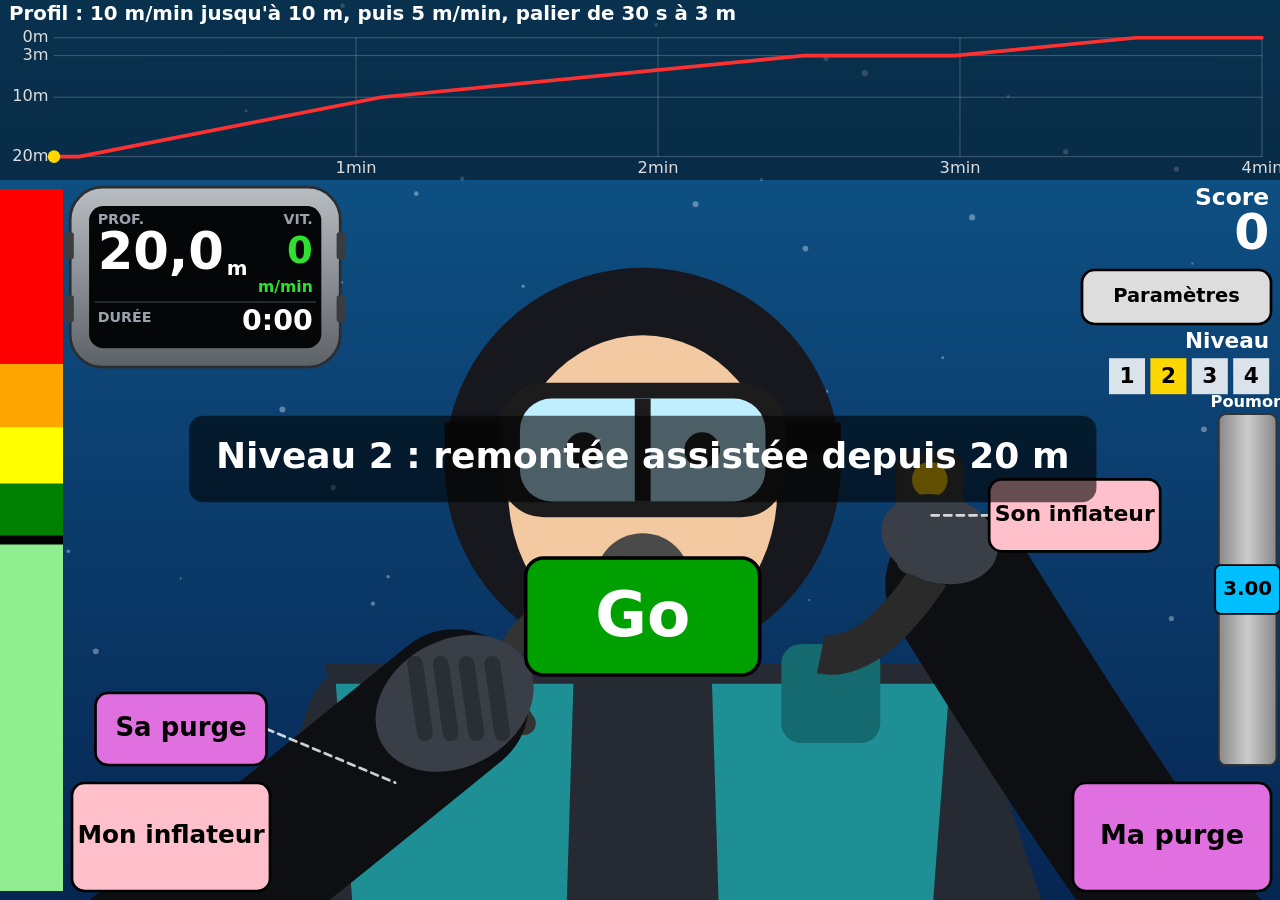
==== niveau2.html @ 89907a23 "Niveau 4 (pénalités de gonflage), choix du niveau 1-4, scripts versionnés contre le cache HTTP Co-Au" ====
<!doctype html>
<html lang="fr">
<head>
<meta charset="utf-8">
<meta name="viewport" content="width=device-width, initial-scale=1, user-scalable=no, viewport-fit=cover">
<title>PedaFlotta niveau 2</title>
<meta name="description" content="PedaFlotta niveau 2 : remontée assistée d'un plongeur">
<meta name="theme-color" content="#00008B">
<link rel="manifest" href="manifest.webmanifest">
<link rel="icon" href="icons/icon-192.png">
<link rel="apple-touch-icon" href="icons/icon-192.png">
<style>
  html, body { margin: 0; height: 100%; background: #000; overflow: hidden; touch-action: none;
    -webkit-user-select: none; user-select: none; -webkit-touch-callout: none; }
  canvas { display: block; width: 100vw; height: 100vh; height: 100dvh; }
  #params { display: none; position: fixed; inset: 0; background: rgba(128,128,128,0.97); z-index: 10;
    flex-direction: column; align-items: center; justify-content: center; gap: 24px;
    font: bold 20px 'Segoe UI', system-ui, -apple-system, Roboto, sans-serif; touch-action: auto; }
  #champs { display: grid; grid-template-columns: repeat(3, 1fr); gap: 12px 40px; width: min(1000px, 92vw); }
  #champs .titre { text-align: center; font-size: 24px; }
  @media (max-width: 760px) { /* téléphone : une seule colonne, dans l'ordre profondeur, moi, lui */
    #champs { grid-template-columns: 1fr; }
    #champs > * { grid-column: auto !important; grid-row: auto !important; }
    #champs .titre { display: none; }
  }
  #champs label { display: flex; justify-content: space-between; align-items: center; gap: 12px; }
  #champs input { -webkit-user-select: text; user-select: text; width: 110px; font: inherit; padding: 6px; border: 1px solid #ABADB3; }
  #valider { font: inherit; font-size: 24px; padding: 14px 60px; border: 1px solid #707070; border-radius: 6px;
    background: linear-gradient(#F3F3F3, #DDD 50%, #CDCDCD); }
</style>
</head>
<body>
<canvas id="cv"></canvas>
<div id="params"><div id="champs"></div><button id="valider">Valider</button></div>
<script src="model.js?v=27"></script>
<script src="niveau2.js?v=27"></script>
</body>
</html>
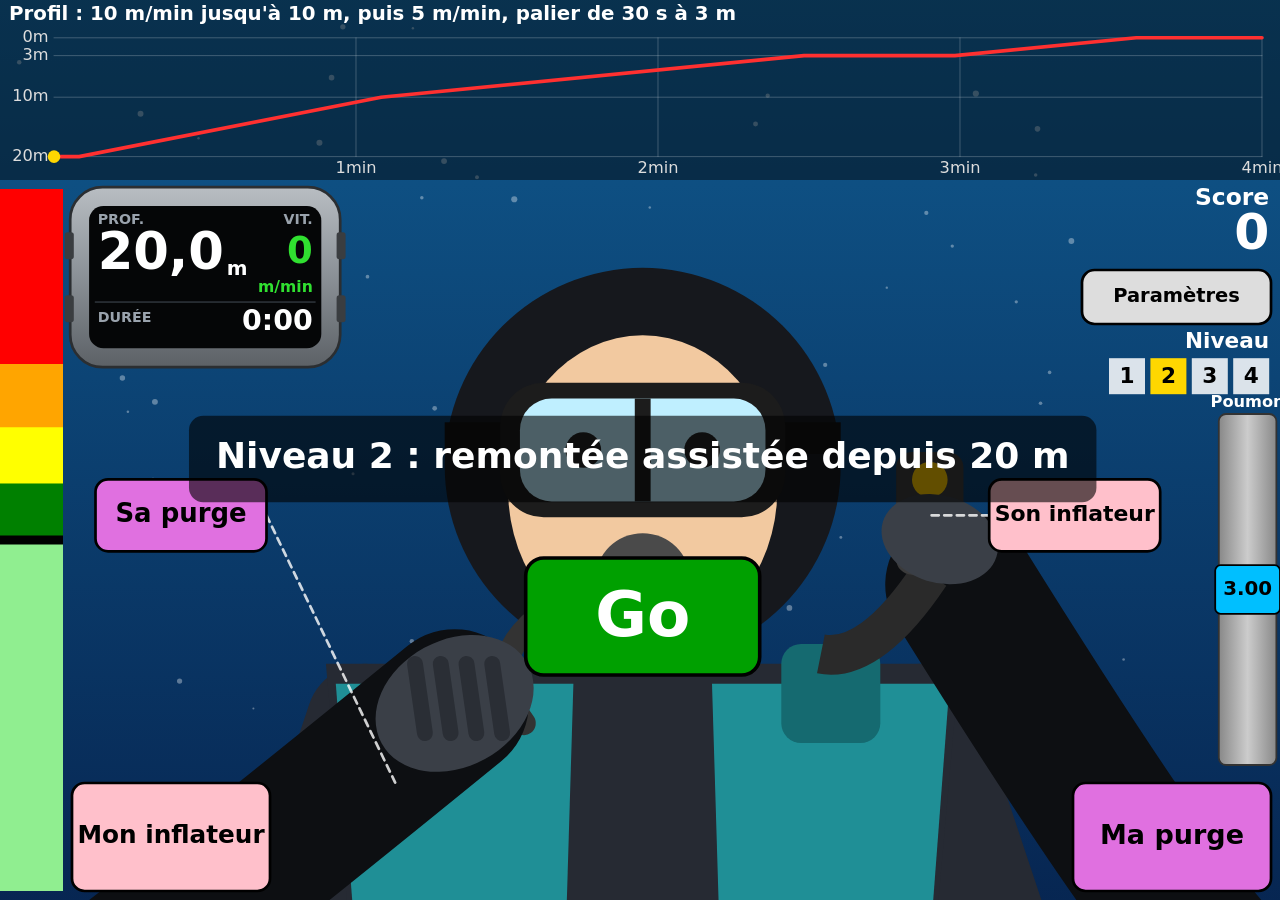
==== commit 0050f82d: "Niveaux 2-4 : « Sa purge » à la hauteur de « Son inflateur » Co-Authored-By: Claude Opus 5.5 (1M con" ====
--- a/niveau2.html
+++ b/niveau2.html
@@ -32,7 +32,7 @@
 <body>
 <canvas id="cv"></canvas>
 <div id="params"><div id="champs"></div><button id="valider">Valider</button></div>
-<script src="model.js?v=27"></script>
-<script src="niveau2.js?v=27"></script>
+<script src="model.js?v=28"></script>
+<script src="niveau2.js?v=28"></script>
 </body>
 </html>
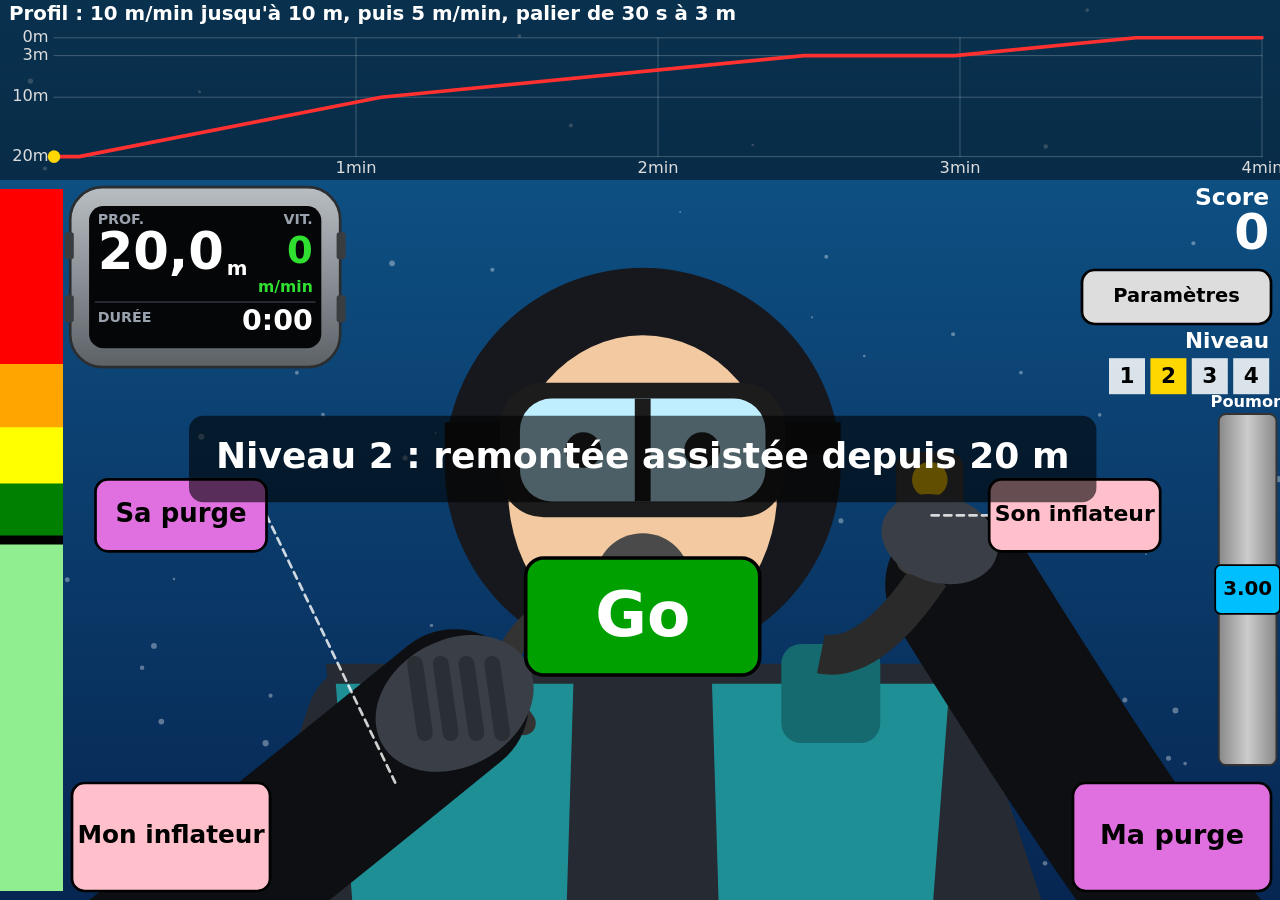
==== commit 22e3f582: "Niveaux 2-4 : bulles de sa purge à l'épaule, son des inflateurs Co-Authored-By: Claude Opus 5.5 (1M " ====
--- a/niveau2.html
+++ b/niveau2.html
@@ -32,7 +32,7 @@
 <body>
 <canvas id="cv"></canvas>
 <div id="params"><div id="champs"></div><button id="valider">Valider</button></div>
-<script src="model.js?v=28"></script>
-<script src="niveau2.js?v=28"></script>
+<script src="model.js?v=29"></script>
+<script src="niveau2.js?v=29"></script>
 </body>
 </html>
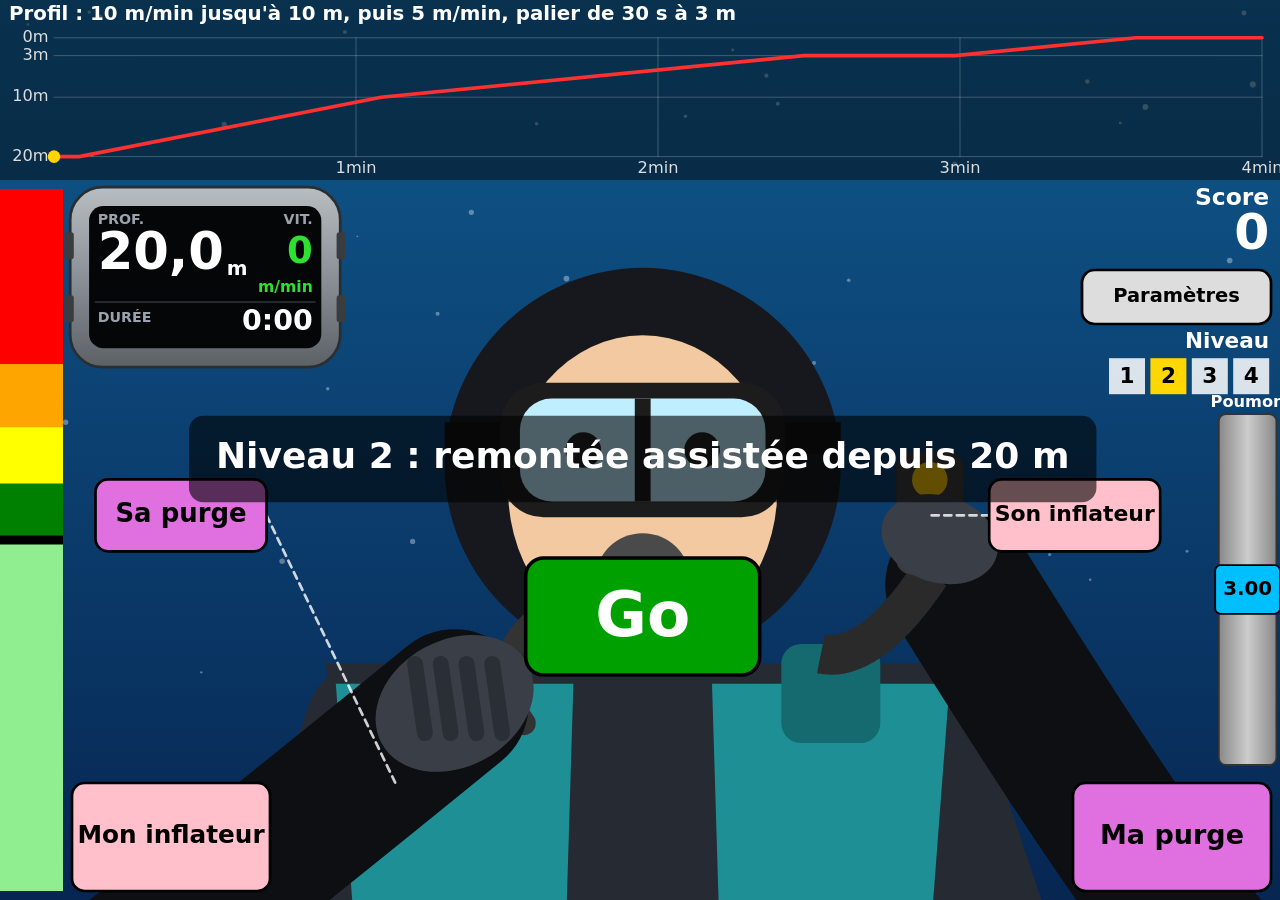
==== commit b29c706a: "Niveaux 2-4 : décompte du palier de 30 s sur fond vert dans l'ordinateur Co-Authored-By: Claude Opus" ====
--- a/niveau2.html
+++ b/niveau2.html
@@ -32,7 +32,7 @@
 <body>
 <canvas id="cv"></canvas>
 <div id="params"><div id="champs"></div><button id="valider">Valider</button></div>
-<script src="model.js?v=29"></script>
-<script src="niveau2.js?v=29"></script>
+<script src="model.js?v=30"></script>
+<script src="niveau2.js?v=30"></script>
 </body>
 </html>
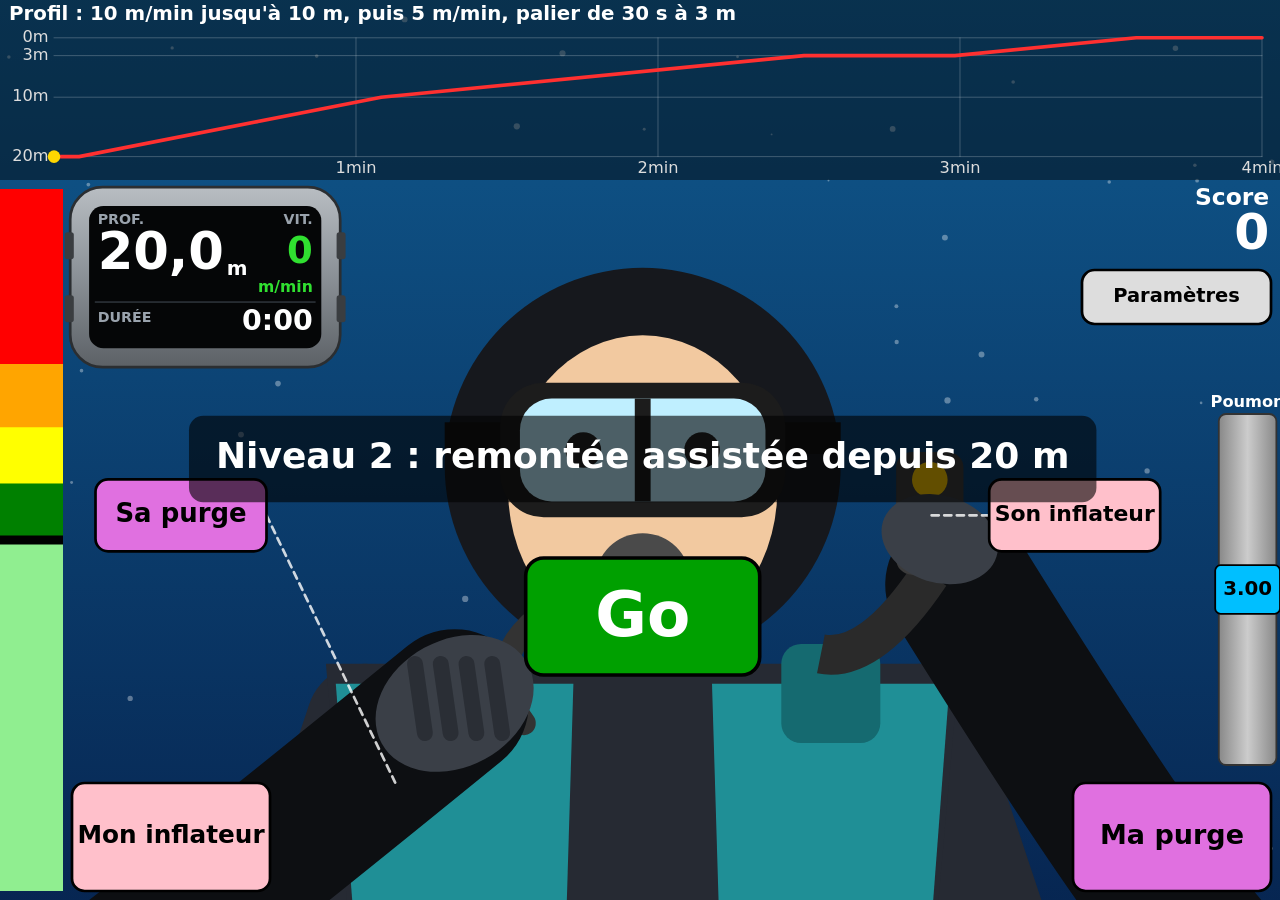
==== commit c953fe10: "Niveaux 2-4 : retrait du sélecteur de niveau Co-Authored-By: Claude Opus 5.5 (1M context) <noreply@a" ====
--- a/niveau2.html
+++ b/niveau2.html
@@ -32,7 +32,7 @@
 <body>
 <canvas id="cv"></canvas>
 <div id="params"><div id="champs"></div><button id="valider">Valider</button></div>
-<script src="model.js?v=30"></script>
-<script src="niveau2.js?v=30"></script>
+<script src="model.js?v=31"></script>
+<script src="niveau2.js?v=31"></script>
 </body>
 </html>
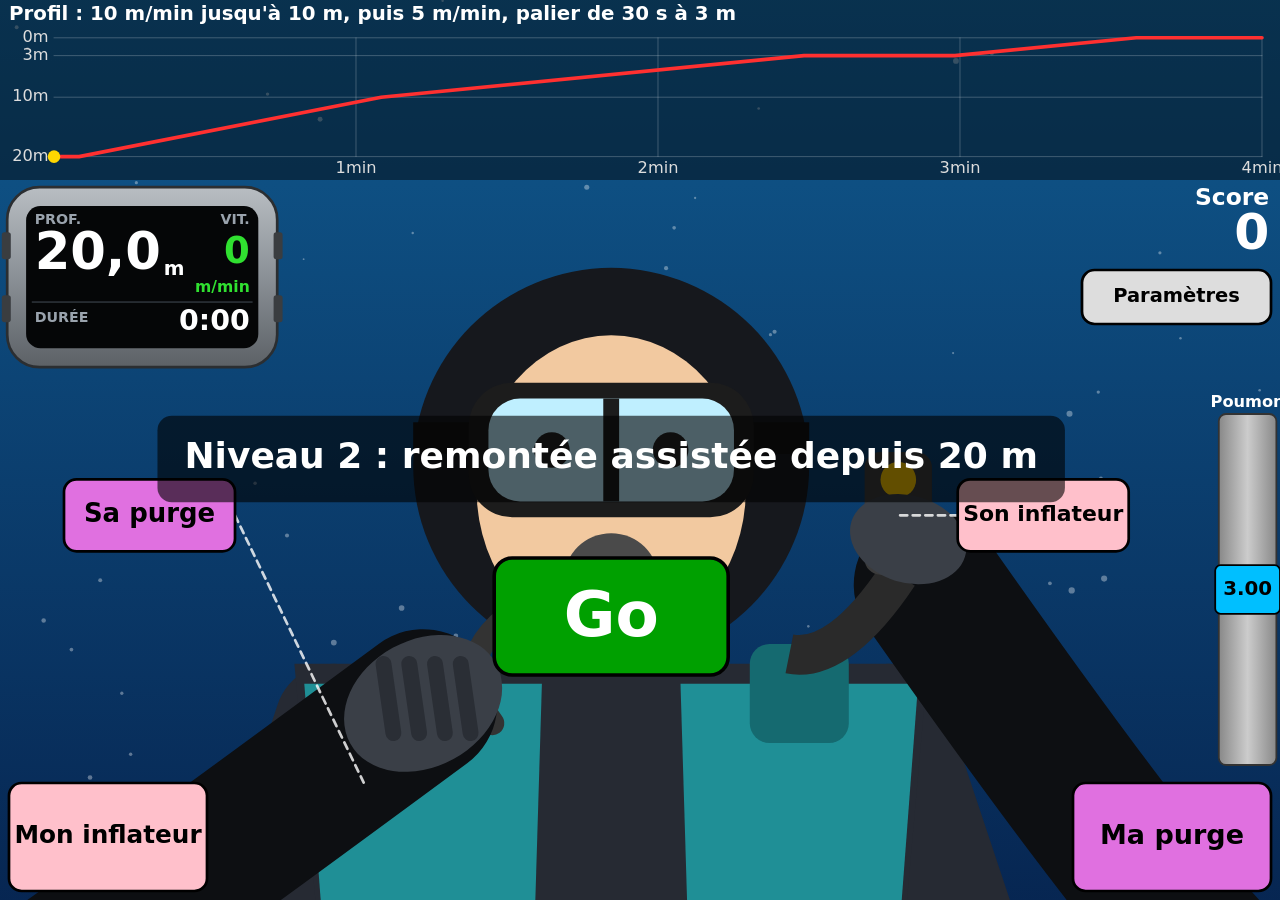
==== commit 82dd4a10: "Niveaux 2-4 : retrait de la jauge de vitesse de gauche Co-Authored-By: Claude Opus 5.5 (1M context) " ====
--- a/niveau2.html
+++ b/niveau2.html
@@ -32,7 +32,7 @@
 <body>
 <canvas id="cv"></canvas>
 <div id="params"><div id="champs"></div><button id="valider">Valider</button></div>
-<script src="model.js?v=31"></script>
-<script src="niveau2.js?v=31"></script>
+<script src="model.js?v=32"></script>
+<script src="niveau2.js?v=32"></script>
 </body>
 </html>
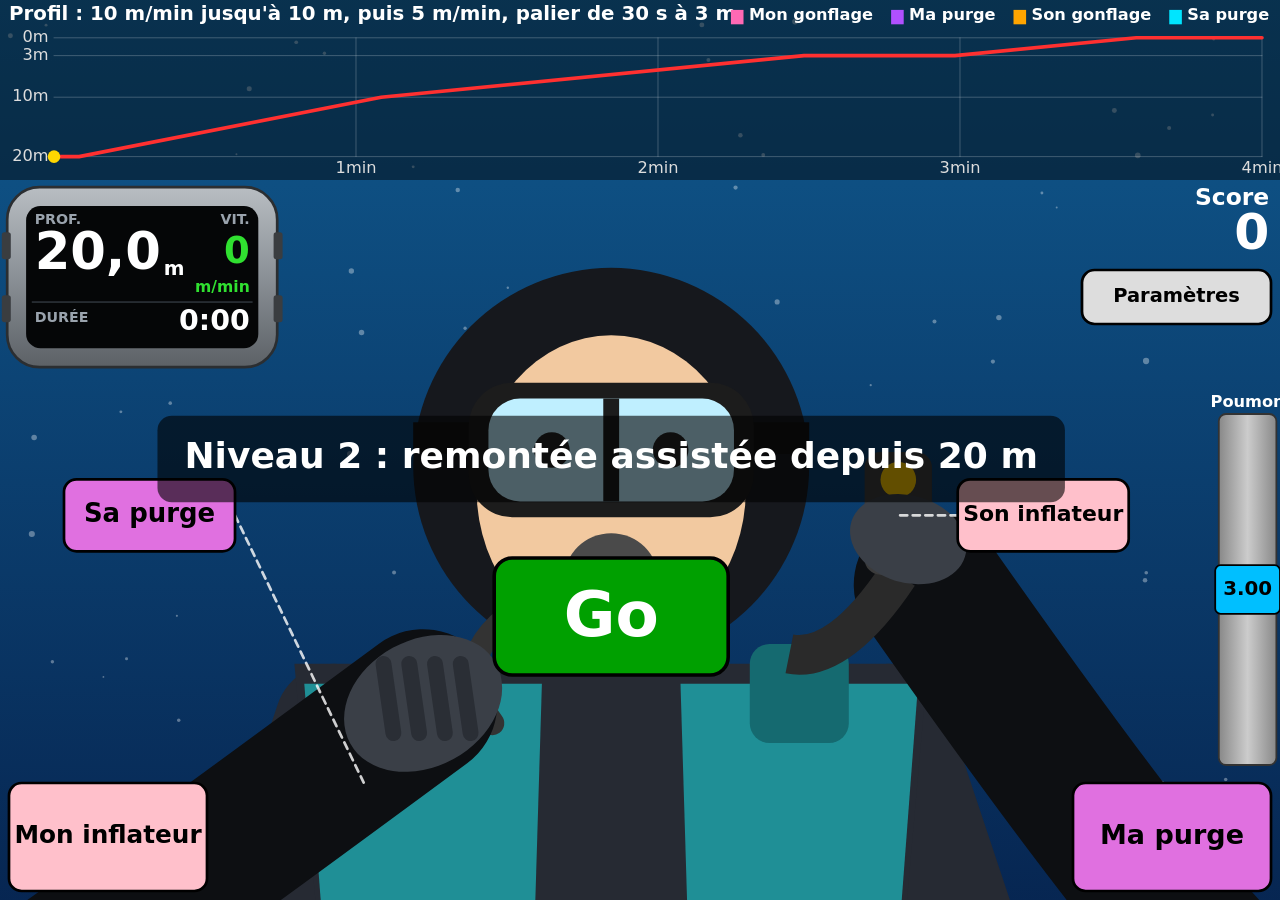
==== commit c7e75b1a: "Niveaux 2-4 : gonflages et purges tracés dans le bandeau Co-Authored-By: Claude Opus 5.5 (1M context" ====
--- a/niveau2.html
+++ b/niveau2.html
@@ -32,7 +32,7 @@
 <body>
 <canvas id="cv"></canvas>
 <div id="params"><div id="champs"></div><button id="valider">Valider</button></div>
-<script src="model.js?v=32"></script>
-<script src="niveau2.js?v=32"></script>
+<script src="model.js?v=33"></script>
+<script src="niveau2.js?v=33"></script>
 </body>
 </html>
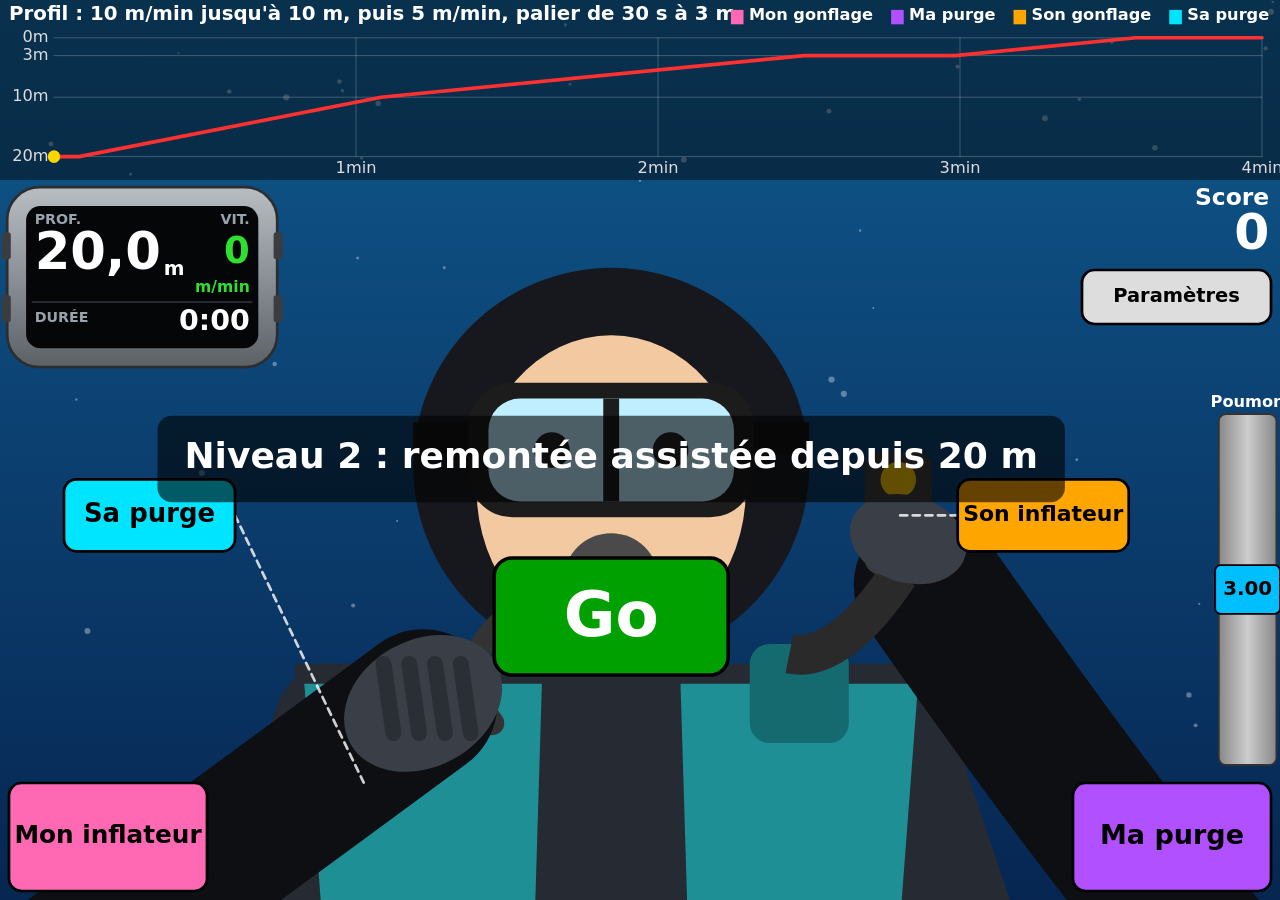
==== commit 718f486b: "Niveaux 2-4 : boutons aux couleurs de la légende, barres d'action à l'échelle du temps Co-Authored-B" ====
--- a/niveau2.html
+++ b/niveau2.html
@@ -32,7 +32,7 @@
 <body>
 <canvas id="cv"></canvas>
 <div id="params"><div id="champs"></div><button id="valider">Valider</button></div>
-<script src="model.js?v=33"></script>
-<script src="niveau2.js?v=33"></script>
+<script src="model.js?v=34"></script>
+<script src="niveau2.js?v=34"></script>
 </body>
 </html>
